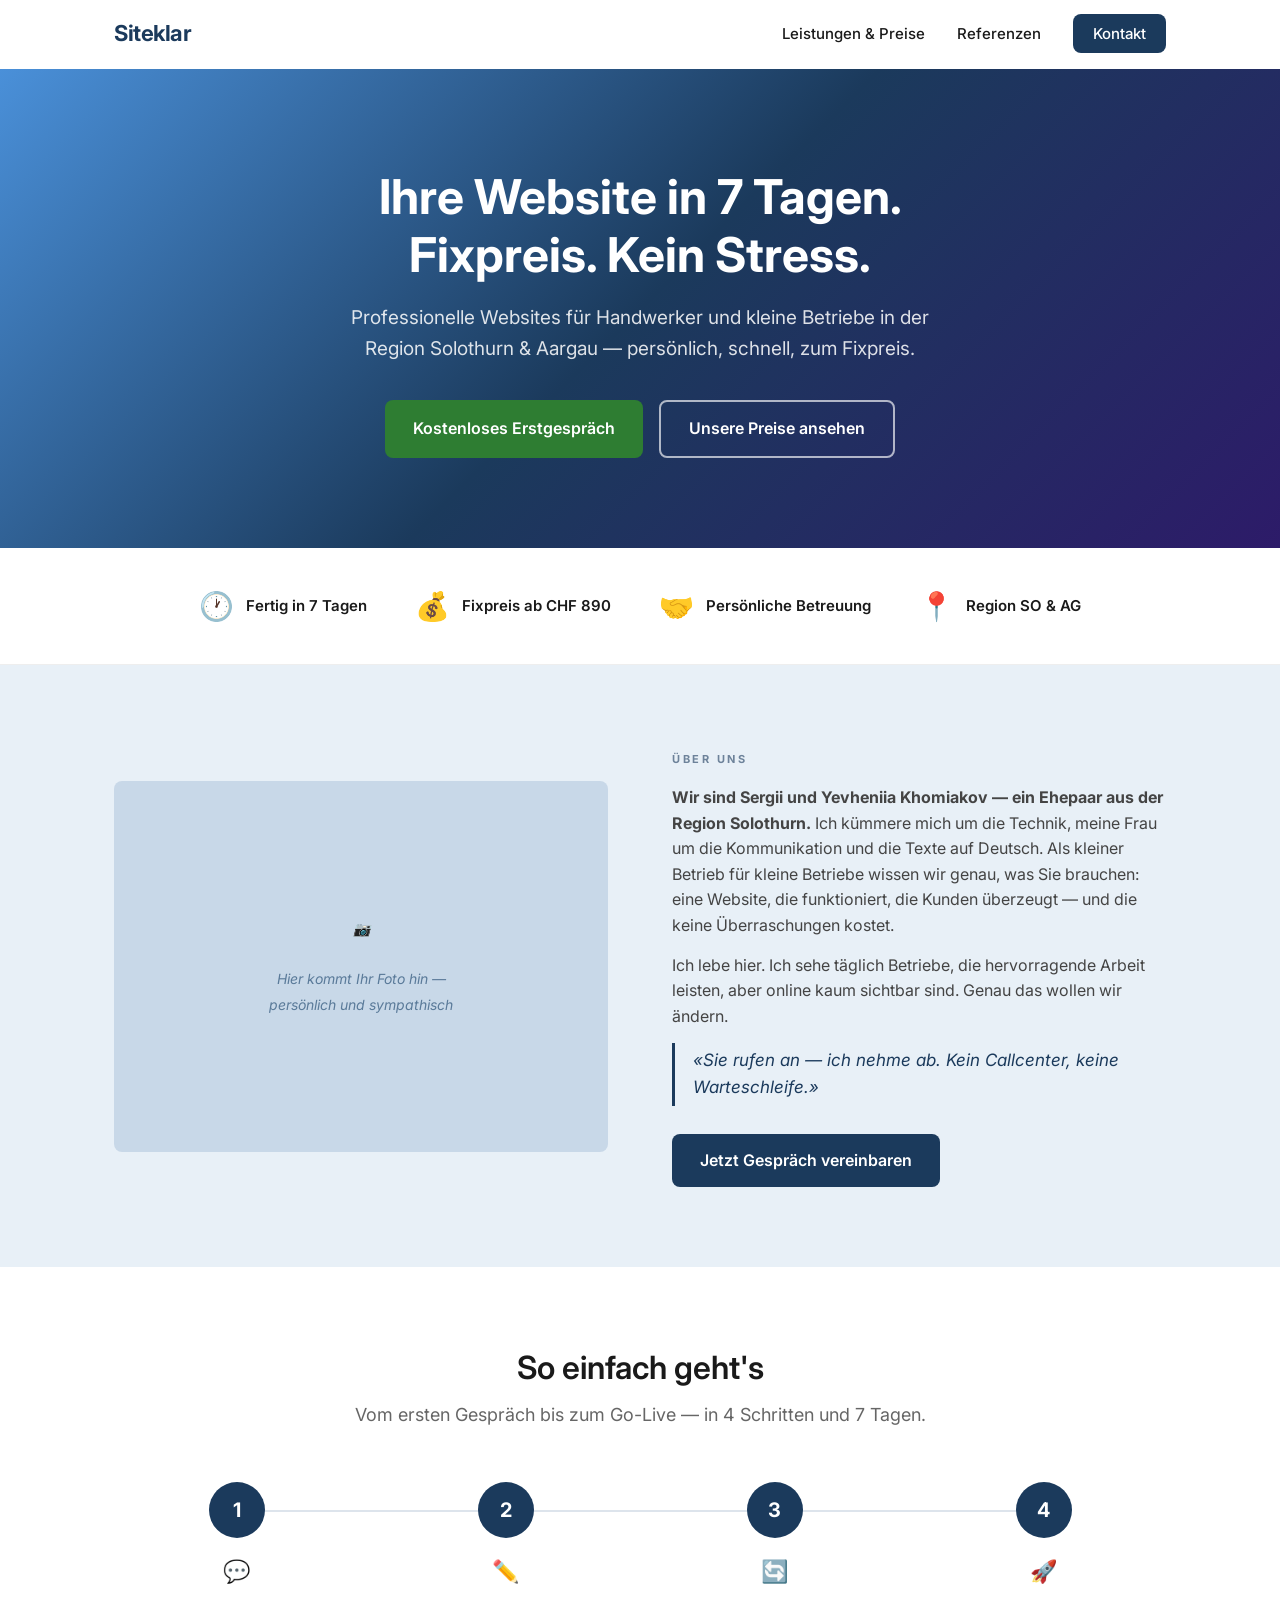
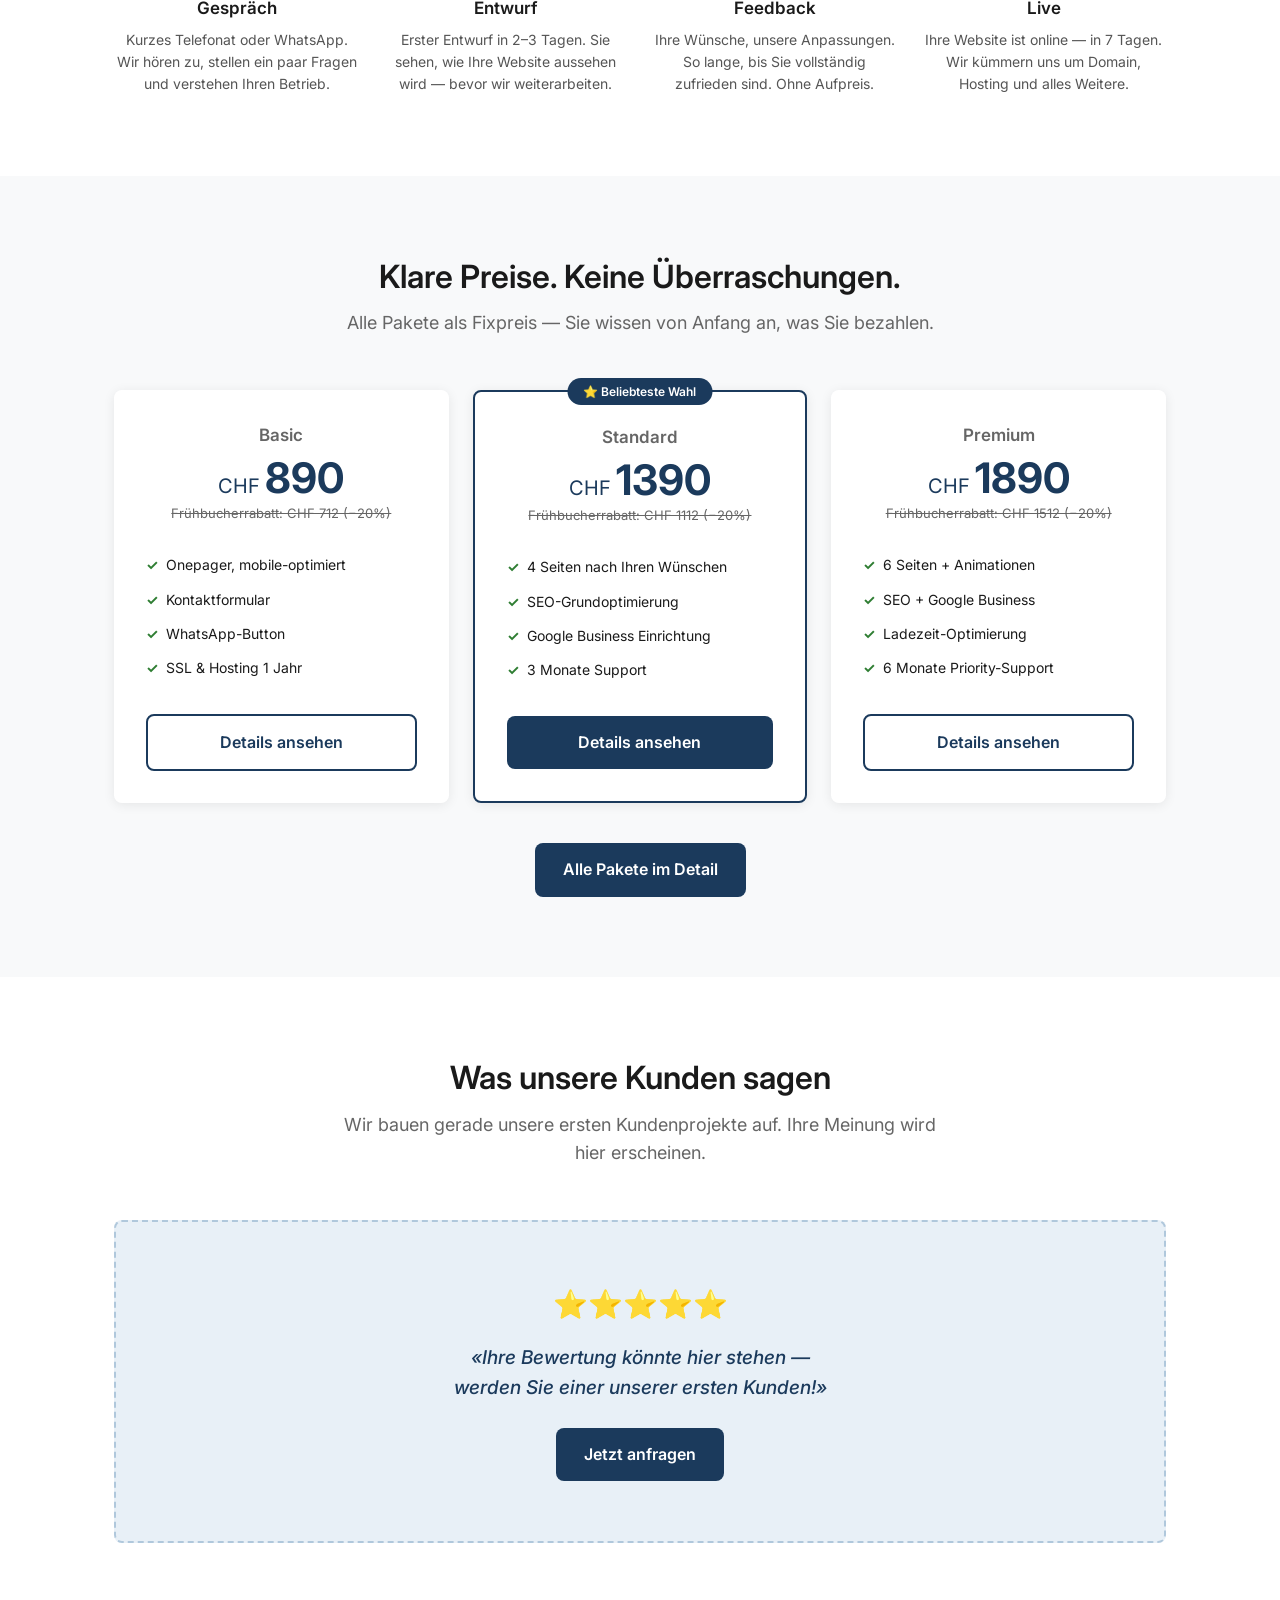
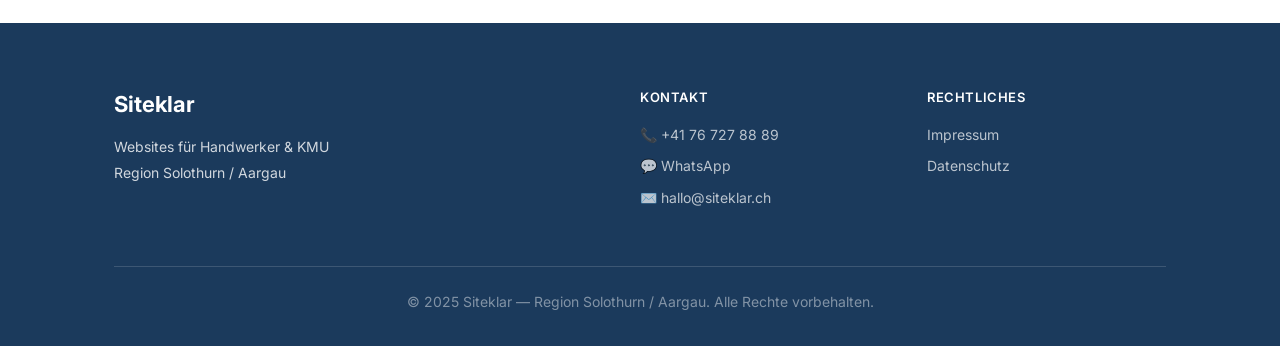
==== index.html @ 5f098e6e "Initial commit — Siteklar website v1 Co-Authored-By: Claude Sonnet 4.6 <noreply@anthropic.com>" ====
<!DOCTYPE html>
<html lang="de">
<head>
  <meta charset="UTF-8">
  <meta name="viewport" content="width=device-width, initial-scale=1.0">
  <title>Siteklar — Ihre Website in 7 Tagen | Solothurn & Aargau</title>
  <meta name="description" content="Professionelle Websites für Handwerker und KMU in der Region Solothurn und Aargau. Fixpreis ab CHF 890, fertig in 7 Tagen. Persönliche Betreuung von Anfang bis Ende.">
  <meta name="robots" content="index, follow">
  <link rel="preconnect" href="https://fonts.googleapis.com">
  <link rel="preconnect" href="https://fonts.gstatic.com" crossorigin>
  <link href="https://fonts.googleapis.com/css2?family=Inter:wght@400;500;600;700&display=swap" rel="stylesheet">
  <link rel="stylesheet" href="style.css">
</head>
<body>

  <!-- NAVIGATION -->
  <nav id="navbar">
    <div class="nav-container">
      <a href="index.html" class="nav-logo">Siteklar</a>
      <button class="hamburger" id="hamburger" aria-label="Menü öffnen">
        <span></span><span></span><span></span>
      </button>
      <ul class="nav-links" id="nav-links">
        <li><a href="leistungen.html">Leistungen & Preise</a></li>
        <li><a href="referenzen.html">Referenzen</a></li>
        <li><a href="kontakt.html" class="nav-cta">Kontakt</a></li>
      </ul>
    </div>
  </nav>

  <!-- HERO -->
  <section class="hero">
    <div class="container">
      <h1>Ihre Website in 7 Tagen.<br>Fixpreis. Kein Stress.</h1>
      <p>Professionelle Websites für Handwerker und kleine Betriebe in der Region Solothurn &amp; Aargau — persönlich, schnell, zum Fixpreis.</p>
      <div class="hero-buttons">
        <a href="kontakt.html" class="btn btn-primary">Kostenloses Erstgespräch</a>
        <a href="leistungen.html" class="btn btn-outline">Unsere Preise ansehen</a>
      </div>
    </div>
  </section>

  <!-- TRUST BAR -->
  <section class="trust-bar">
    <div class="container">
      <div class="trust-items">
        <div class="trust-item scroll-reveal">
          <span class="trust-icon">🕐</span>
          <span>Fertig in 7 Tagen</span>
        </div>
        <div class="trust-item scroll-reveal">
          <span class="trust-icon">💰</span>
          <span>Fixpreis ab CHF 890</span>
        </div>
        <div class="trust-item scroll-reveal">
          <span class="trust-icon">🤝</span>
          <span>Persönliche Betreuung</span>
        </div>
        <div class="trust-item scroll-reveal">
          <span class="trust-icon">📍</span>
          <span>Region SO &amp; AG</span>
        </div>
      </div>
    </div>
  </section>

  <!-- ABOUT -->
  <section class="about">
    <div class="container">
      <div class="about-inner">
        <!-- PLATZHALTER: Ersetzen Sie diesen Block durch ein Foto von Ihnen beiden -->
        <div class="about-photo">
          📷<br><br>
          Hier kommt Ihr Foto hin —<br>
          persönlich und sympathisch
        </div>
        <div class="about-text">
          <span class="about-label">Über uns</span>
          <p><strong>Wir sind Sergii und Yevheniia Khomiakov — ein Ehepaar aus der Region Solothurn.</strong> Ich kümmere mich um die Technik, meine Frau um die Kommunikation und die Texte auf Deutsch. Als kleiner Betrieb für kleine Betriebe wissen wir genau, was Sie brauchen: eine Website, die funktioniert, die Kunden überzeugt — und die keine Überraschungen kostet.</p>
          <p>Ich lebe hier. Ich sehe täglich Betriebe, die hervorragende Arbeit leisten, aber online kaum sichtbar sind. Genau das wollen wir ändern.</p>
          <blockquote class="about-quote">«Sie rufen an — ich nehme ab. Kein Callcenter, keine Warteschleife.»</blockquote>
          <a href="kontakt.html" class="btn btn-dark">Jetzt Gespräch vereinbaren</a>
        </div>
      </div>
    </div>
  </section>

  <!-- PROCESS -->
  <section class="process">
    <div class="container">
      <h2 class="section-title">So einfach geht's</h2>
      <p class="section-subtitle">Vom ersten Gespräch bis zum Go-Live — in 4 Schritten und 7 Tagen.</p>
      <div class="process-steps">
        <div class="step scroll-reveal">
          <div class="step-num">1</div>
          <div class="step-content">
            <div class="step-icon">💬</div>
            <h3>Gespräch</h3>
            <p>Kurzes Telefonat oder WhatsApp. Wir hören zu, stellen ein paar Fragen und verstehen Ihren Betrieb.</p>
          </div>
        </div>
        <div class="step scroll-reveal">
          <div class="step-num">2</div>
          <div class="step-content">
            <div class="step-icon">✏️</div>
            <h3>Entwurf</h3>
            <p>Erster Entwurf in 2–3 Tagen. Sie sehen, wie Ihre Website aussehen wird — bevor wir weiterarbeiten.</p>
          </div>
        </div>
        <div class="step scroll-reveal">
          <div class="step-num">3</div>
          <div class="step-content">
            <div class="step-icon">🔄</div>
            <h3>Feedback</h3>
            <p>Ihre Wünsche, unsere Anpassungen. So lange, bis Sie vollständig zufrieden sind. Ohne Aufpreis.</p>
          </div>
        </div>
        <div class="step scroll-reveal">
          <div class="step-num">4</div>
          <div class="step-content">
            <div class="step-icon">🚀</div>
            <h3>Live</h3>
            <p>Ihre Website ist online — in 7 Tagen. Wir kümmern uns um Domain, Hosting und alles Weitere.</p>
          </div>
        </div>
      </div>
    </div>
  </section>

  <!-- PRICES PREVIEW -->
  <section class="prices">
    <div class="container">
      <h2 class="section-title">Klare Preise. Keine Überraschungen.</h2>
      <p class="section-subtitle">Alle Pakete als Fixpreis — Sie wissen von Anfang an, was Sie bezahlen.</p>

      <div class="price-cards">
        <div class="card price-card scroll-reveal">
          <p class="price-name">Basic</p>
          <p class="price-amount"><span>CHF </span>890</p>
          <p class="price-original">Frühbucherrabatt: CHF 712 (−20%)</p>
          <ul class="price-features">
            <li>Onepager, mobile-optimiert</li>
            <li>Kontaktformular</li>
            <li>WhatsApp-Button</li>
            <li>SSL & Hosting 1 Jahr</li>
          </ul>
          <a href="leistungen.html" class="btn btn-dark-outline btn-full">Details ansehen</a>
        </div>

        <div class="card price-card featured scroll-reveal">
          <span class="featured-badge">⭐ Beliebteste Wahl</span>
          <p class="price-name">Standard</p>
          <p class="price-amount"><span>CHF </span>1390</p>
          <p class="price-original">Frühbucherrabatt: CHF 1112 (−20%)</p>
          <ul class="price-features">
            <li>4 Seiten nach Ihren Wünschen</li>
            <li>SEO-Grundoptimierung</li>
            <li>Google Business Einrichtung</li>
            <li>3 Monate Support</li>
          </ul>
          <a href="leistungen.html" class="btn btn-dark btn-full">Details ansehen</a>
        </div>

        <div class="card price-card scroll-reveal">
          <p class="price-name">Premium</p>
          <p class="price-amount"><span>CHF </span>1890</p>
          <p class="price-original">Frühbucherrabatt: CHF 1512 (−20%)</p>
          <ul class="price-features">
            <li>6 Seiten + Animationen</li>
            <li>SEO + Google Business</li>
            <li>Ladezeit-Optimierung</li>
            <li>6 Monate Priority-Support</li>
          </ul>
          <a href="leistungen.html" class="btn btn-dark-outline btn-full">Details ansehen</a>
        </div>
      </div>

      <div class="prices-cta">
        <a href="leistungen.html" class="btn btn-dark">Alle Pakete im Detail</a>
      </div>
    </div>
  </section>

  <!-- SOCIAL PROOF -->
  <section class="social-proof">
    <div class="container">
      <h2 class="section-title">Was unsere Kunden sagen</h2>
      <p class="section-subtitle">Wir bauen gerade unsere ersten Kundenprojekte auf. Ihre Meinung wird hier erscheinen.</p>
      <div class="proof-placeholder">
        <div class="stars">⭐⭐⭐⭐⭐</div>
        <blockquote>«Ihre Bewertung könnte hier stehen —<br>werden Sie einer unserer ersten Kunden!»</blockquote>
        <a href="kontakt.html" class="btn btn-dark">Jetzt anfragen</a>
      </div>
    </div>
  </section>

  <!-- FOOTER -->
  <footer>
    <div class="container">
      <div class="footer-top">
        <div class="footer-brand">
          <a href="index.html" class="footer-logo">Siteklar</a>
          <p>Websites für Handwerker &amp; KMU<br>Region Solothurn / Aargau</p>
        </div>
        <div class="footer-col">
          <h4>Kontakt</h4>
          <!-- PLATZHALTER: Telefon und WhatsApp ersetzen -->
          <a href="tel:+41767278889">📞 +41 76 727 88 89</a>
          <a href="https://wa.me/41764750575">💬 WhatsApp</a>
          <a href="mailto:hallo@siteklar.ch">✉️ hallo@siteklar.ch</a>
        </div>
        <div class="footer-col">
          <h4>Rechtliches</h4>
          <a href="impressum.html">Impressum</a>
          <a href="datenschutz.html">Datenschutz</a>
        </div>
      </div>
      <div class="footer-bottom">
        <p>&copy; 2025 Siteklar &mdash; Region Solothurn / Aargau. Alle Rechte vorbehalten.</p>
      </div>
    </div>
  </footer>

  <button class="scroll-top" id="scrollTop" aria-label="Nach oben scrollen">&#8679;</button>
  <script src="script.js"></script>
</body>
</html>
---- style.css ----
/* ═══════════════════════════════════════════════════════
   SITEKLAR — Stylesheet
   ═══════════════════════════════════════════════════════ */

/* ─── RESET & BASE ─────────────────────────────────── */
*, *::before, *::after { box-sizing: border-box; margin: 0; padding: 0; }

:root {
  --primary:      #1B3A5C;
  --primary-dark: #142d47;
  --accent:       #E8F0F7;
  --cta:          #2E7D32;
  --cta-dark:     #1b5e20;
  --text:         #1A1A1A;
  --text-muted:   #666;
  --white:        #fff;
  --gray-bg:      #F8F9FA;
  --shadow:       0 2px 12px rgba(0,0,0,0.08);
  --shadow-md:    0 4px 20px rgba(0,0,0,0.12);
  --radius:       8px;
  --transition:   0.2s ease;
}

html { scroll-behavior: smooth; }

body {
  font-family: 'Inter', sans-serif;
  color: var(--text);
  font-size: 16px;
  line-height: 1.6;
  overflow-x: hidden;
  padding-top: 68px;
}

img { max-width: 100%; height: auto; display: block; }
a   { color: inherit; text-decoration: none; }
ul  { list-style: none; }

h1 { font-size: clamp(32px, 5vw, 48px);   font-weight: 700; line-height: 1.2; }
h2 { font-size: clamp(24px, 3.5vw, 32px); font-weight: 600; line-height: 1.3; }
h3 { font-size: clamp(18px, 2.5vw, 20px); font-weight: 600; line-height: 1.4; }

.container { max-width: 1100px; margin: 0 auto; padding: 0 24px; }

section { padding: 80px 0; }

.section-title    { text-align: center; margin-bottom: 12px; }
.section-subtitle {
  text-align: center; color: var(--text-muted); font-size: 18px;
  max-width: 620px; margin: 0 auto 52px;
}

/* ─── NAVIGATION ─────────────────────────────────── */
#navbar {
  position: fixed;
  top: 0; left: 0; right: 0;
  background: var(--white);
  z-index: 1000;
  border-bottom: 1px solid transparent;
  transition: border-color var(--transition), box-shadow var(--transition);
}
#navbar.scrolled {
  border-bottom-color: #e5e7eb;
  box-shadow: var(--shadow);
}

.nav-container {
  max-width: 1100px; margin: 0 auto;
  padding: 0 24px; height: 68px;
  display: flex; align-items: center; justify-content: space-between;
  position: relative;
}

.nav-logo {
  font-size: 22px; font-weight: 700;
  color: var(--primary); letter-spacing: -0.5px;
}

.nav-links {
  display: flex; align-items: center; gap: 32px;
}
.nav-links a {
  font-size: 15px; font-weight: 500; color: var(--text);
  transition: color var(--transition);
}
.nav-links a:hover { color: var(--primary); }

.nav-links .nav-cta {
  background: var(--primary); color: var(--white) !important;
  padding: 10px 20px; border-radius: var(--radius);
  transition: background var(--transition);
}
.nav-links .nav-cta:hover { background: var(--primary-dark); }

.hamburger {
  display: none;
  flex-direction: column; gap: 5px;
  background: none; border: none; cursor: pointer; padding: 6px;
}
.hamburger span {
  display: block; width: 24px; height: 2px;
  background: var(--primary);
  transition: all 0.3s ease;
}
.hamburger.active span:nth-child(1) { transform: translateY(7px) rotate(45deg); }
.hamburger.active span:nth-child(2) { opacity: 0; }
.hamburger.active span:nth-child(3) { transform: translateY(-7px) rotate(-45deg); }

/* ─── BUTTONS ─────────────────────────────────── */
.btn {
  display: inline-flex; align-items: center; justify-content: center;
  padding: 14px 28px; border-radius: var(--radius);
  font-family: inherit; font-size: 16px; font-weight: 600;
  cursor: pointer; border: none;
  transition: all var(--transition); text-decoration: none;
}
.btn-primary { background: var(--cta); color: var(--white); }
.btn-primary:hover  { background: var(--cta-dark); transform: translateY(-1px); box-shadow: var(--shadow-md); }

.btn-outline { background: transparent; color: var(--white); border: 2px solid rgba(255,255,255,0.65); }
.btn-outline:hover  { background: rgba(255,255,255,0.1); border-color: white; }

.btn-dark { background: var(--primary); color: var(--white); }
.btn-dark:hover     { background: var(--primary-dark); transform: translateY(-1px); box-shadow: var(--shadow-md); }

.btn-dark-outline { background: transparent; color: var(--primary); border: 2px solid var(--primary); }
.btn-dark-outline:hover { background: var(--primary); color: white; }

.btn-green { background: #25D366; color: white; }
.btn-green:hover { background: #128C7E; transform: translateY(-2px); }

.btn-full { width: 100%; }

/* ─── HERO ─────────────────────────────────── */
.hero {
  background: linear-gradient(135deg, #4A90D9 0%, #1B3A5C 50%, #2D1B69 100%);
  padding: 100px 0 90px;
  color: var(--white);
  text-align: center;
}
.hero h1      { color: var(--white); margin-bottom: 20px; animation: heroFadeSlide 0.6s ease-out 0.2s both; }
.hero p       { font-size: 19px; color: rgba(255,255,255,0.85); max-width: 600px; margin: 0 auto 36px; animation: heroFadeSlide 0.6s ease-out 0.5s both; }
.hero-buttons { display: flex; gap: 16px; justify-content: center; flex-wrap: wrap; animation: heroFadeSlide 0.6s ease-out 0.8s both; }

/* ─── HERO ANIMATION ─────────────────────────────────── */
@keyframes heroFadeSlide {
  from { opacity: 0; transform: translateY(-20px); }
  to   { opacity: 1; transform: translateY(0); }
}

/* ─── TRUST BAR ─────────────────────────────────── */
.trust-bar {
  background: var(--white);
  padding: 36px 0;
  border-bottom: 1px solid #eee;
}
.trust-items {
  display: flex; justify-content: center;
  gap: 48px; flex-wrap: wrap;
}
.trust-item {
  display: flex; align-items: center; gap: 12px;
  font-weight: 600; font-size: 15px;
}
.trust-icon { font-size: 28px; }

/* ─── ABOUT ─────────────────────────────────── */
.about { background: var(--accent); }
.about-inner {
  display: grid; grid-template-columns: 1fr 1fr;
  gap: 64px; align-items: center;
}
.about-photo {
  background: #c8d8e8;
  border-radius: var(--radius);
  aspect-ratio: 4 / 3;
  display: flex; align-items: center; justify-content: center;
  color: #5a7a99; font-size: 14px; text-align: center;
  padding: 32px; line-height: 1.8; font-style: italic;
  animation: aboutSlideLeft 0.7s ease-out 1.1s both;
}
.about-label {
  display: inline-block;
  font-size: 11px; font-weight: 700;
  letter-spacing: 2.5px; text-transform: uppercase;
  color: var(--primary); opacity: 0.6;
  margin-bottom: 16px;
}
.about-text  { animation: aboutSlideRight 0.7s ease-out 1.1s both; }
.about-text p { color: #444; margin-bottom: 14px; }
.about-quote {
  border-left: 3px solid var(--primary);
  padding: 4px 0 4px 18px;
  margin: 8px 0 28px;
  font-style: italic; font-size: 17px;
  color: var(--primary); line-height: 1.6;
}

@keyframes aboutSlideLeft {
  from { opacity: 0; transform: translateX(-40px); }
  to   { opacity: 1; transform: translateX(0); }
}
@keyframes aboutSlideRight {
  from { opacity: 0; transform: translateX(40px); }
  to   { opacity: 1; transform: translateX(0); }
}

/* ─── PROCESS ─────────────────────────────────── */
.process { background: var(--white); }
.process-steps {
  display: grid; grid-template-columns: repeat(4, 1fr);
  gap: 24px; position: relative;
}
.process-steps::before {
  content: '';
  position: absolute; top: 28px;
  left: calc(12.5% + 12px); right: calc(12.5% + 12px);
  height: 2px; background: #dde4ec; z-index: 0;
}
.step { text-align: center; position: relative; z-index: 1; }
.step-num {
  width: 56px; height: 56px; border-radius: 50%;
  background: var(--primary); color: white;
  display: flex; align-items: center; justify-content: center;
  font-size: 20px; font-weight: 700;
  margin: 0 auto 16px;
}
.step-icon { font-size: 22px; margin-bottom: 8px; }
.step h3   { margin-bottom: 8px; font-size: 17px; }
.step p    { font-size: 14px; color: #555; }
.step-content { flex: 1; }

/* ─── CARDS (shared) ─────────────────────────────────── */
.card {
  background: white;
  border-radius: var(--radius);
  box-shadow: var(--shadow);
  padding: 32px;
  transition: transform var(--transition), box-shadow var(--transition);
}
.card:hover { transform: translateY(-4px); box-shadow: var(--shadow-md); }

/* ─── PRICES PREVIEW (index) ─────────────────────────────────── */
.prices { background: var(--gray-bg); }
.price-cards {
  display: grid; grid-template-columns: repeat(3, 1fr);
  gap: 24px;
}
.price-card { text-align: center; }
.price-card.featured { border: 2px solid var(--primary); position: relative; }

.featured-badge {
  position: absolute; top: -14px; left: 50%; transform: translateX(-50%);
  background: var(--primary); color: white;
  padding: 4px 16px; border-radius: 20px;
  font-size: 12px; font-weight: 600; white-space: nowrap;
}
.price-name   { font-size: 17px; font-weight: 600; color: var(--text-muted); margin-bottom: 8px; }
.price-amount { font-size: 42px; font-weight: 700; color: var(--primary); margin-bottom: 4px; line-height: 1; }
.price-amount span { font-size: 20px; font-weight: 400; }
.price-original { font-size: 13px; color: var(--text-muted); text-decoration: line-through; margin-bottom: 24px; }
.price-features { text-align: left; margin-bottom: 28px; }
.price-features li { padding: 6px 0; font-size: 14px; display: flex; gap: 8px; }
.price-features li::before { content: '✓'; color: var(--cta); font-weight: 700; flex-shrink: 0; }
.prices-cta { text-align: center; margin-top: 40px; }

/* ─── SOCIAL PROOF ─────────────────────────────────── */
.social-proof { background: white; }
.proof-placeholder {
  background: var(--accent);
  border: 2px dashed #b0c8dc;
  border-radius: var(--radius);
  padding: 60px 32px; text-align: center;
}
.proof-placeholder .stars { font-size: 28px; margin-bottom: 16px; }
.proof-placeholder blockquote {
  font-size: 19px; font-style: italic;
  color: var(--primary); margin-bottom: 24px; font-weight: 500;
}

/* ─── PAGE HERO ─────────────────────────────────── */
.page-hero {
  background: var(--primary);
  background-image: radial-gradient(circle, rgba(255,255,255,0.07) 1.5px, transparent 1.5px);
  background-size: 32px 32px;
  padding: 72px 0 60px;
  text-align: center; color: white;
}
.page-hero h1 { color: white; margin-bottom: 12px; }
.page-hero p  { color: rgba(255,255,255,0.8); font-size: 18px; max-width: 600px; margin: 0 auto; }

/* ─── DISCOUNT BANNER ─────────────────────────────────── */
.discount-banner {
  background: #FFF9C4;
  border: 2px solid #F9A825;
  border-radius: var(--radius);
  padding: 18px 32px;
  text-align: center;
  font-size: 18px; font-weight: 600;
  margin-bottom: 52px;
}

/* ─── PACKAGES (leistungen) ─────────────────────────────────── */
.packages { background: white; }
.packages-grid { display: grid; grid-template-columns: repeat(3, 1fr); gap: 32px; }
.package-card { padding: 40px 32px; }
.package-card.featured { border: 2px solid var(--primary); position: relative; }
.package-name   { font-size: 18px; font-weight: 600; color: var(--text-muted); margin-bottom: 8px; }
.package-amount { font-size: 44px; font-weight: 700; color: var(--primary); line-height: 1; margin-bottom: 4px; }
.package-amount span { font-size: 20px; font-weight: 400; }
.package-early  { font-size: 13px; color: var(--cta); font-weight: 600; margin-bottom: 4px; }
.package-orig   { font-size: 13px; color: var(--text-muted); text-decoration: line-through; margin-bottom: 24px; }
.package-features { text-align: left; margin: 0 0 28px; }
.package-features li {
  padding: 9px 0; font-size: 14px;
  display: flex; gap: 10px;
  border-bottom: 1px solid #f0f0f0;
}
.package-features li::before { content: '✓'; color: var(--cta); font-weight: 700; flex-shrink: 0; }
.package-divider { border: none; border-top: 1px solid #eee; margin: 24px 0; }

/* ─── ABO ─────────────────────────────────── */
.abo { background: var(--accent); }
.abo-inner {
  display: grid; grid-template-columns: 240px 1fr;
  gap: 48px; align-items: center;
  background: white; border-radius: var(--radius);
  box-shadow: var(--shadow); padding: 40px;
}
.abo-price { text-align: center; }
.abo-amount { font-size: 52px; font-weight: 700; color: var(--primary); line-height: 1; }
.abo-amount span { font-size: 20px; font-weight: 400; }
.abo-monat { color: var(--text-muted); font-size: 14px; margin-top: 4px; }
.abo-features h3 { margin-bottom: 16px; }
.abo-features li {
  display: flex; gap: 10px; padding: 9px 0;
  border-bottom: 1px solid #e8eff7; font-size: 15px;
}
.abo-features li::before { content: '✓'; color: var(--cta); font-weight: 700; flex-shrink: 0; }

/* ─── FAQ ─────────────────────────────────── */
.faq { background: var(--gray-bg); }
.faq-list { max-width: 780px; margin: 0 auto; }
.faq-item {
  background: white; border-radius: var(--radius);
  box-shadow: var(--shadow); margin-bottom: 12px; overflow: hidden;
}
.faq-question {
  width: 100%; display: flex; justify-content: space-between; align-items: center;
  padding: 20px 24px; background: none; border: none; cursor: pointer;
  font-family: inherit; font-size: 16px; font-weight: 600; text-align: left;
  color: var(--text); transition: background var(--transition);
}
.faq-question:hover { background: var(--accent); }
.faq-icon { font-size: 20px; color: var(--primary); transition: transform 0.3s ease; flex-shrink: 0; margin-left: 16px; }
.faq-item.open .faq-icon { transform: rotate(45deg); }
.faq-answer {
  max-height: 0; overflow: hidden;
  transition: max-height 0.35s ease, padding 0.35s ease;
  padding: 0 24px; color: #444; font-size: 15px;
}
.faq-item.open .faq-answer { padding: 0 24px 20px; }

/* ─── REFERENZEN ─────────────────────────────────── */
.refs-intro { background: var(--accent); text-align: center; }
.refs-intro p { color: #444; font-size: 18px; max-width: 640px; margin: 20px auto 0; }
.refs { background: white; }
.refs-grid { display: grid; grid-template-columns: repeat(3, 1fr); gap: 32px; }
.ref-card { border-radius: var(--radius); box-shadow: var(--shadow); overflow: hidden; transition: transform var(--transition), box-shadow var(--transition); }
.ref-card:hover { transform: translateY(-4px); box-shadow: var(--shadow-md); }
.ref-thumb {
  background: #c8d8e8;
  height: 200px;
  display: flex; align-items: center; justify-content: center;
  color: #5a7a99; font-size: 13px; font-style: italic;
  text-align: center; padding: 20px; line-height: 1.6;
}
.ref-body { padding: 24px; background: white; }
.ref-body h3 { margin-bottom: 4px; }
.ref-type    { color: var(--text-muted); font-size: 13px; margin-bottom: 12px; font-weight: 500; }
.ref-body p  { font-size: 14px; color: #555; margin-bottom: 16px; line-height: 1.6; }
.ref-tags    { display: flex; flex-wrap: wrap; gap: 6px; }
.tag {
  background: var(--accent); color: var(--primary);
  padding: 4px 11px; border-radius: 20px; font-size: 12px; font-weight: 500;
}
.refs-cta { background: var(--gray-bg); text-align: center; }
.refs-cta h2 { margin-bottom: 12px; }
.refs-cta p  { color: var(--text-muted); margin-bottom: 28px; font-size: 18px; }

/* ─── KONTAKT ─────────────────────────────────── */
.contact-section { background: white; }
.contact-grid    { display: grid; grid-template-columns: 1fr 1fr; gap: 64px; }

.form-group { margin-bottom: 20px; }
.form-group label { display: block; font-weight: 500; margin-bottom: 6px; font-size: 14px; }
.form-group input,
.form-group select,
.form-group textarea {
  width: 100%; padding: 12px 16px;
  border: 1.5px solid #ddd; border-radius: var(--radius);
  font-family: inherit; font-size: 16px; color: var(--text);
  transition: border-color var(--transition); background: white;
}
.form-group input:focus,
.form-group select:focus,
.form-group textarea:focus { outline: none; border-color: var(--primary); }
.form-group textarea { resize: vertical; min-height: 120px; }
.form-success { display: none; background: #e8f5e9; border: 1px solid #a5d6a7; border-radius: var(--radius); padding: 20px 24px; color: #1b5e20; font-weight: 500; margin-top: 16px; }
.form-success.visible { display: block; }

.contact-info h2 { margin-bottom: 28px; }
.contact-method  { display: flex; gap: 16px; align-items: flex-start; margin-bottom: 28px; }
.contact-method-icon { font-size: 28px; flex-shrink: 0; line-height: 1; }
.contact-method h3  { font-size: 16px; margin-bottom: 4px; }
.contact-method p,
.contact-method a   { color: var(--text-muted); font-size: 15px; }
.contact-method a:hover { color: var(--primary); text-decoration: underline; }

.whatsapp-btn {
  display: flex; align-items: center; gap: 12px;
  background: #25D366; color: white;
  padding: 16px 24px; border-radius: var(--radius);
  font-size: 16px; font-weight: 600;
  margin-bottom: 24px; width: 100%;
  transition: background var(--transition), transform var(--transition);
}
.whatsapp-btn:hover { background: #128C7E; transform: translateY(-2px); }
.whatsapp-btn .wa-icon { font-size: 24px; }

.maps-placeholder {
  background: #e8eff5;
  border-radius: var(--radius);
  height: 200px;
  display: flex; align-items: center; justify-content: center;
  color: #5a7a99; font-size: 14px; text-align: center; padding: 24px;
  margin-top: 24px; flex-direction: column; gap: 8px;
}

/* ─── LEGAL (impressum / datenschutz) ─────────────────────────────────── */
.legal-content { background: white; }
.legal-content .container { max-width: 820px; }
.legal-content h2   { margin: 40px 0 12px; font-size: 20px; color: var(--primary); }
.legal-content h3   { margin: 24px 0 8px;  font-size: 17px; }
.legal-content p    { margin-bottom: 12px; color: #333; }
.legal-content ul   { margin: 0 0 12px 20px; list-style: disc; }
.legal-content ul li { margin-bottom: 6px; color: #333; }
.legal-content a    { color: var(--primary); text-decoration: underline; }

/* ─── FOOTER ─────────────────────────────────── */
footer {
  background: var(--primary);
  color: rgba(255,255,255,0.8);
  padding: 64px 0 32px;
}
.footer-top {
  display: grid; grid-template-columns: 2fr 1fr 1fr;
  gap: 48px; margin-bottom: 48px;
}
.footer-logo {
  display: inline-block; font-size: 22px; font-weight: 700;
  color: white; margin-bottom: 12px;
}
.footer-brand p  { font-size: 14px; line-height: 1.8; }
.footer-col h4   { color: white; font-size: 13px; font-weight: 600; margin-bottom: 16px; text-transform: uppercase; letter-spacing: 0.6px; }
.footer-col a,
.footer-col p    { display: block; color: rgba(255,255,255,0.7); font-size: 14px; margin-bottom: 9px; transition: color var(--transition); }
.footer-col a:hover { color: white; }
.footer-bottom   { border-top: 1px solid rgba(255,255,255,0.15); padding-top: 24px; text-align: center; font-size: 14px; color: rgba(255,255,255,0.45); }

/* ─── SCROLL TO TOP ─────────────────────────────────── */
.scroll-top {
  position: fixed; bottom: 32px; right: 32px;
  width: 48px; height: 48px;
  background: var(--primary); color: white;
  border: none; border-radius: 50%; cursor: pointer;
  font-size: 22px; display: flex; align-items: center; justify-content: center;
  box-shadow: var(--shadow-md);
  opacity: 0; transform: translateY(20px);
  transition: opacity 0.3s, transform 0.3s;
  z-index: 999; line-height: 1;
}
.scroll-top.visible { opacity: 1; transform: translateY(0); }
.scroll-top:hover   { background: var(--primary-dark); }

/* ─── SCROLL REVEAL ─────────────────────────────────── */
.scroll-reveal {
  opacity: 0;
  transform: translateY(30px);
  transition: opacity 0.5s ease-out, transform 0.5s ease-out;
}
.scroll-reveal.visible {
  opacity: 1;
  transform: translateY(0);
}

/* ─── RESPONSIVE ─────────────────────────────────── */
@media (max-width: 900px) {
  .packages-grid { grid-template-columns: 1fr; max-width: 500px; margin: 0 auto; }
  .refs-grid     { grid-template-columns: 1fr 1fr; }
  .abo-inner     { grid-template-columns: 1fr; }
  .abo-price     { border-bottom: 1px solid #e8eff7; padding-bottom: 24px; }
}

@media (max-width: 768px) {
  section { padding: 60px 0; }
  body    { padding-top: 68px; }

  /* Hamburger */
  .hamburger { display: flex; }
  .nav-links {
    position: absolute; top: 68px; left: 0; right: 0;
    background: white;
    flex-direction: column; align-items: stretch;
    gap: 0; max-height: 0; overflow: hidden;
    transition: max-height 0.35s ease;
    box-shadow: 0 8px 16px rgba(0,0,0,0.1);
  }
  .nav-links.open { max-height: 320px; }
  .nav-links li   { border-bottom: 1px solid #f0f0f0; }
  .nav-links a    { display: block; padding: 16px 24px; }
  .nav-links .nav-cta {
    margin: 12px 24px 16px;
    border-radius: var(--radius);
    text-align: center;
    padding: 12px 20px;
  }
  .nav-links li:has(.nav-cta) { border-bottom: none; }

  /* Hero */
  .hero { padding: 72px 0 64px; }
  .hero-buttons { flex-direction: column; align-items: center; }

  /* Trust */
  .trust-items { gap: 20px; flex-direction: column; align-items: flex-start; padding: 0 24px; }

  /* About */
  .about-inner { grid-template-columns: 1fr; gap: 32px; }

  /* Process */
  .process-steps { grid-template-columns: 1fr; }
  .process-steps::before { display: none; }
  .step { display: flex; gap: 20px; align-items: flex-start; text-align: left; }
  .step-num { flex-shrink: 0; margin: 0; }
  .step-content { flex: 1; }

  /* Price cards */
  .price-cards { grid-template-columns: 1fr; max-width: 400px; margin: 0 auto; }

  /* Refs */
  .refs-grid { grid-template-columns: 1fr; }

  /* Contact */
  .contact-grid { grid-template-columns: 1fr; gap: 40px; }

  /* Footer */
  .footer-top { grid-template-columns: 1fr; gap: 32px; }

  /* Misc */
  .discount-banner { font-size: 15px; padding: 14px 20px; }
  .scroll-top { bottom: 20px; right: 20px; }
}

@media (max-width: 480px) {
  h1 { font-size: 28px; }
  h2 { font-size: 22px; }
  .container { padding: 0 16px; }
  .card { padding: 24px; }
  .package-card { padding: 28px 24px; }
}
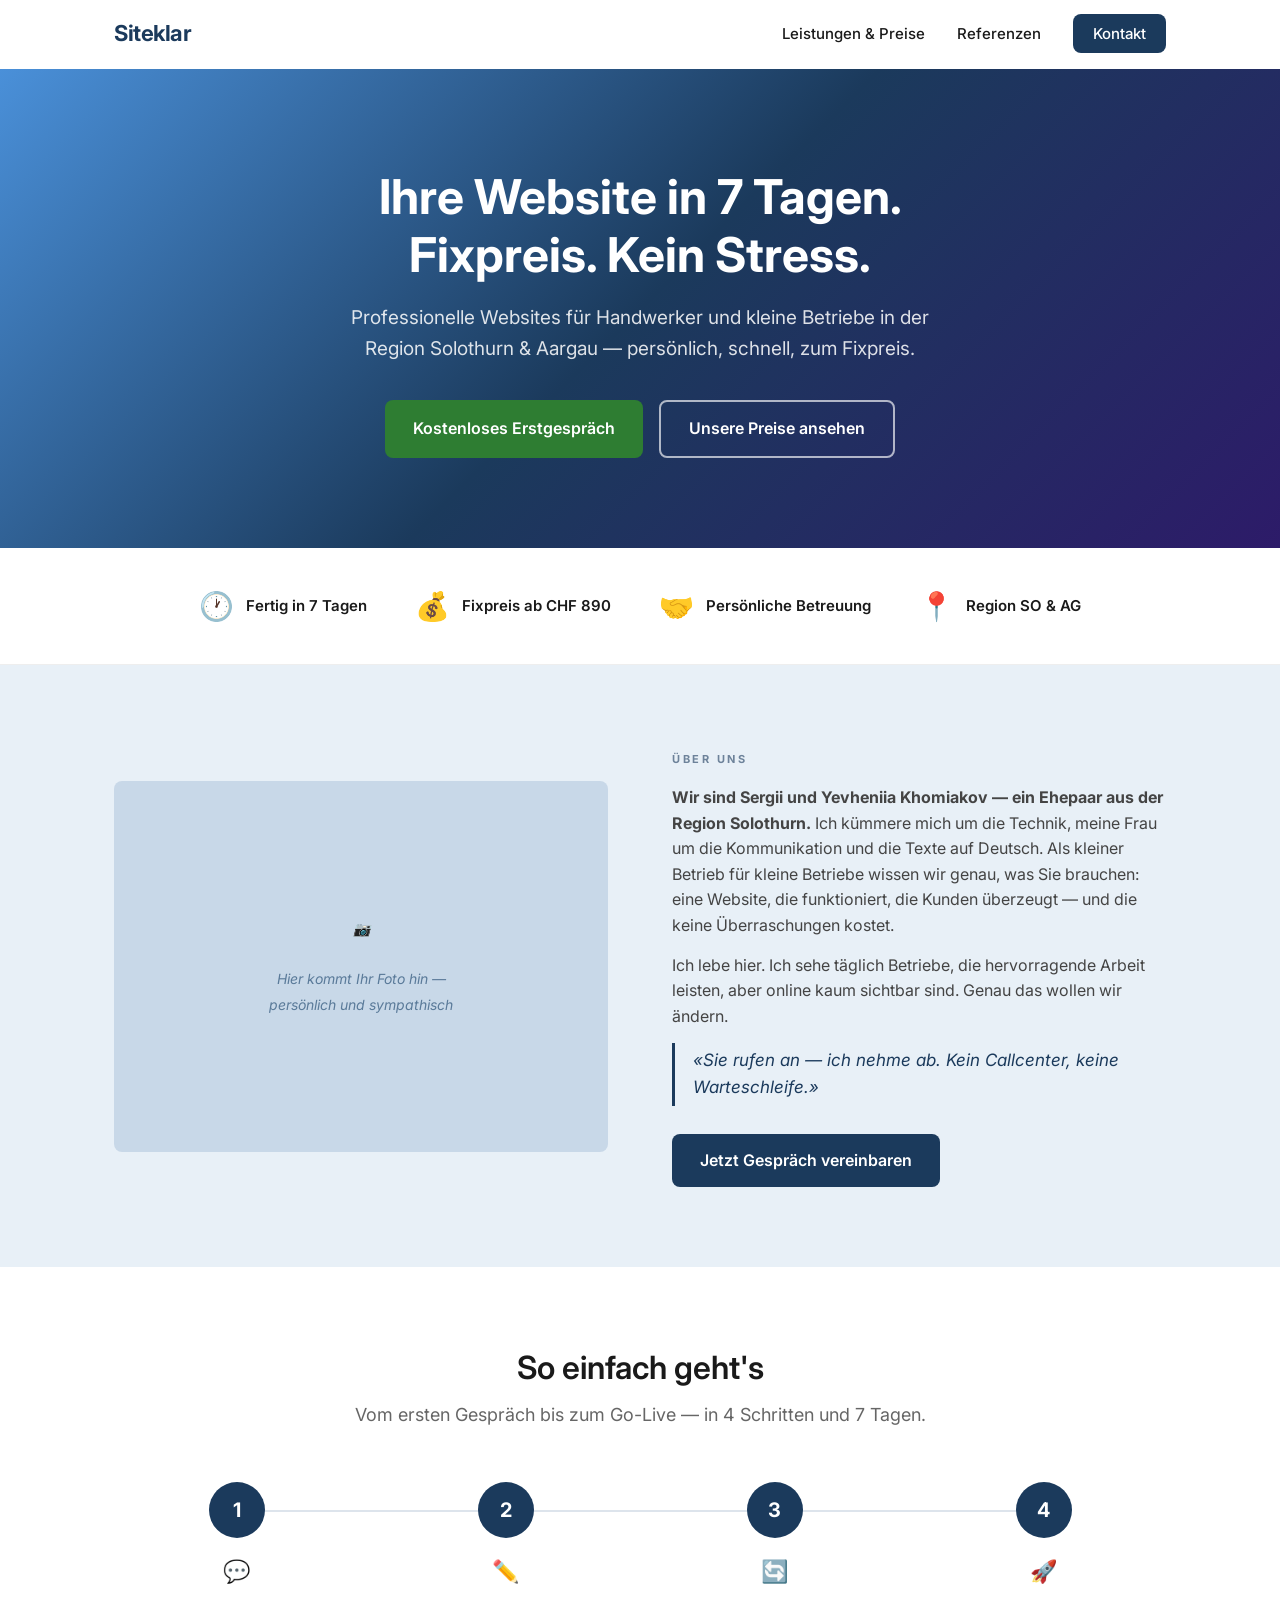
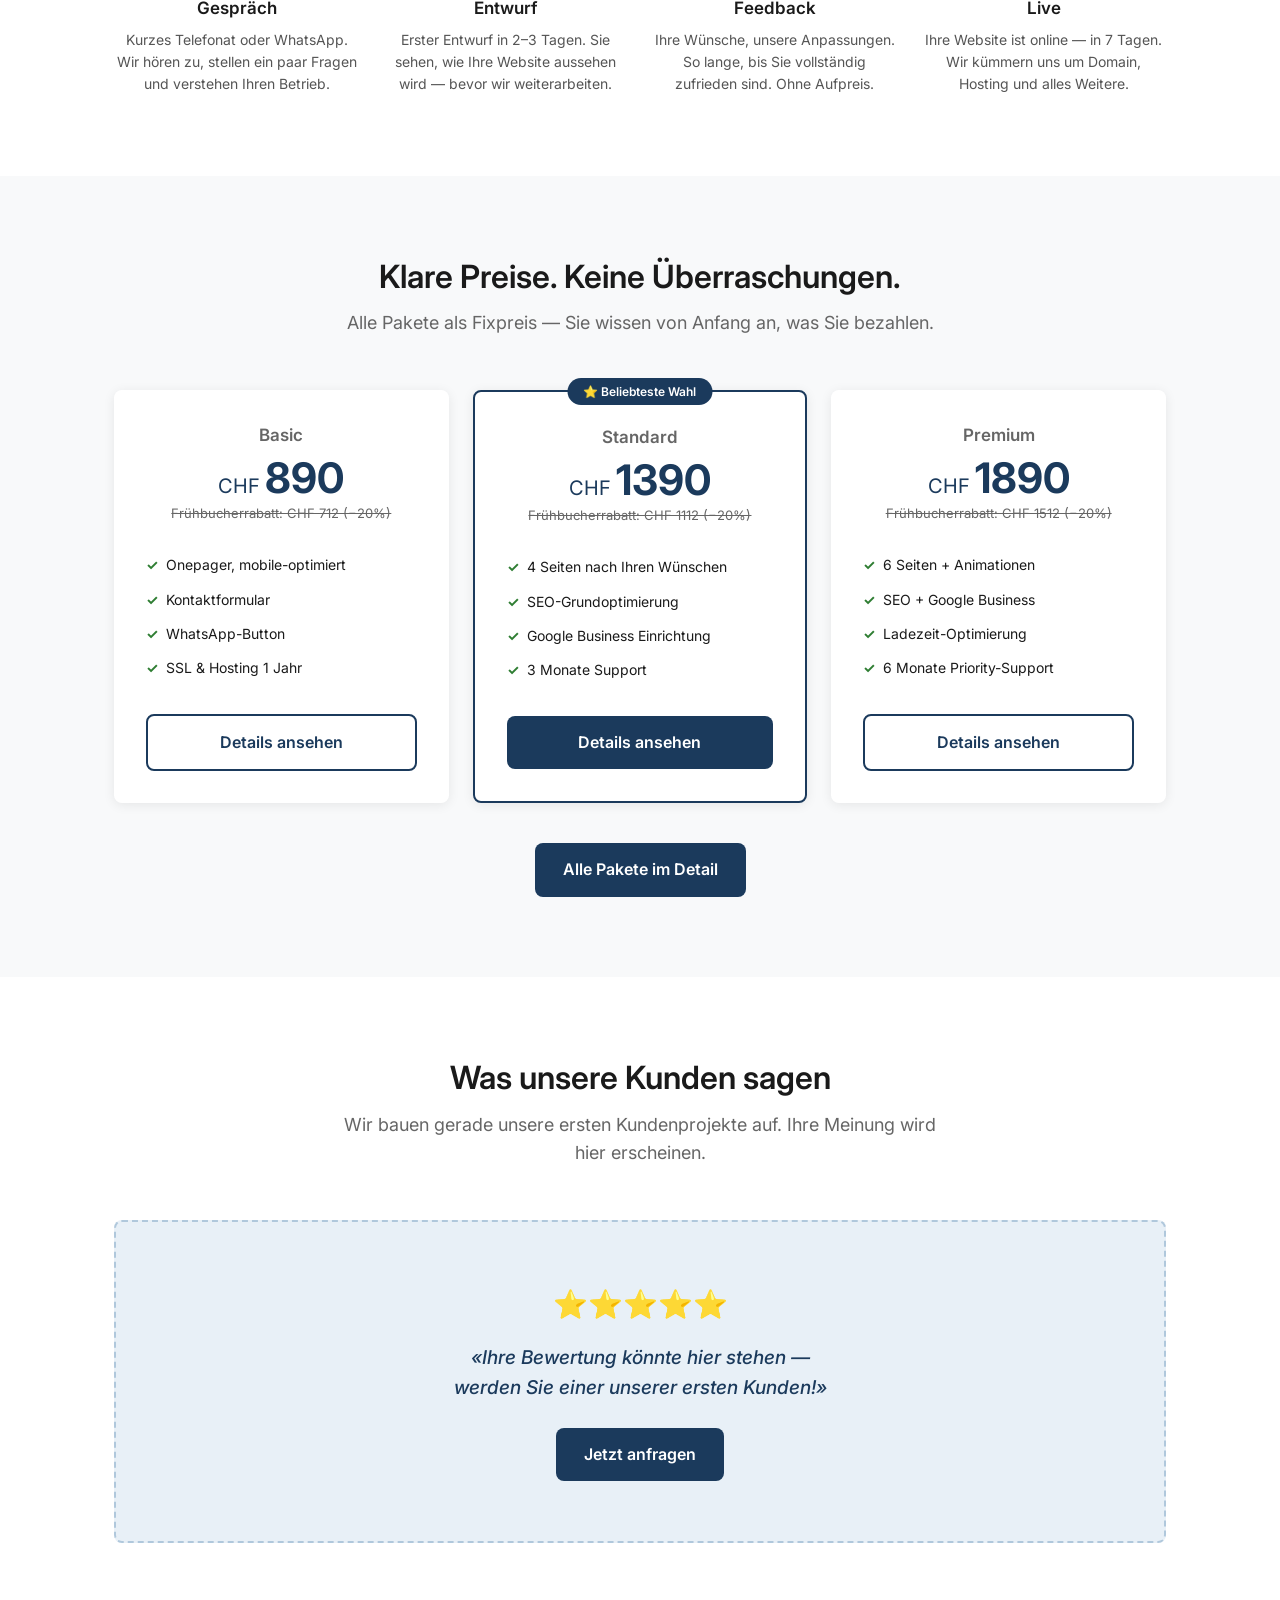
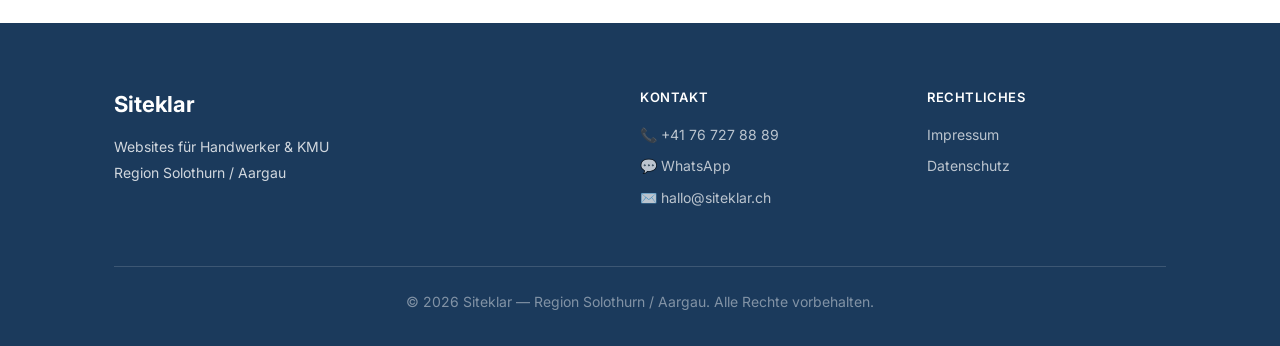
==== commit 1c3cf41f: "Fix copyright year 2026" ====
--- a/index.html
+++ b/index.html
@@ -216,7 +216,7 @@
         </div>
       </div>
       <div class="footer-bottom">
-        <p>&copy; 2025 Siteklar &mdash; Region Solothurn / Aargau. Alle Rechte vorbehalten.</p>
+        <p>&copy; 2026 Siteklar &mdash; Region Solothurn / Aargau. Alle Rechte vorbehalten.</p>
       </div>
     </div>
   </footer>
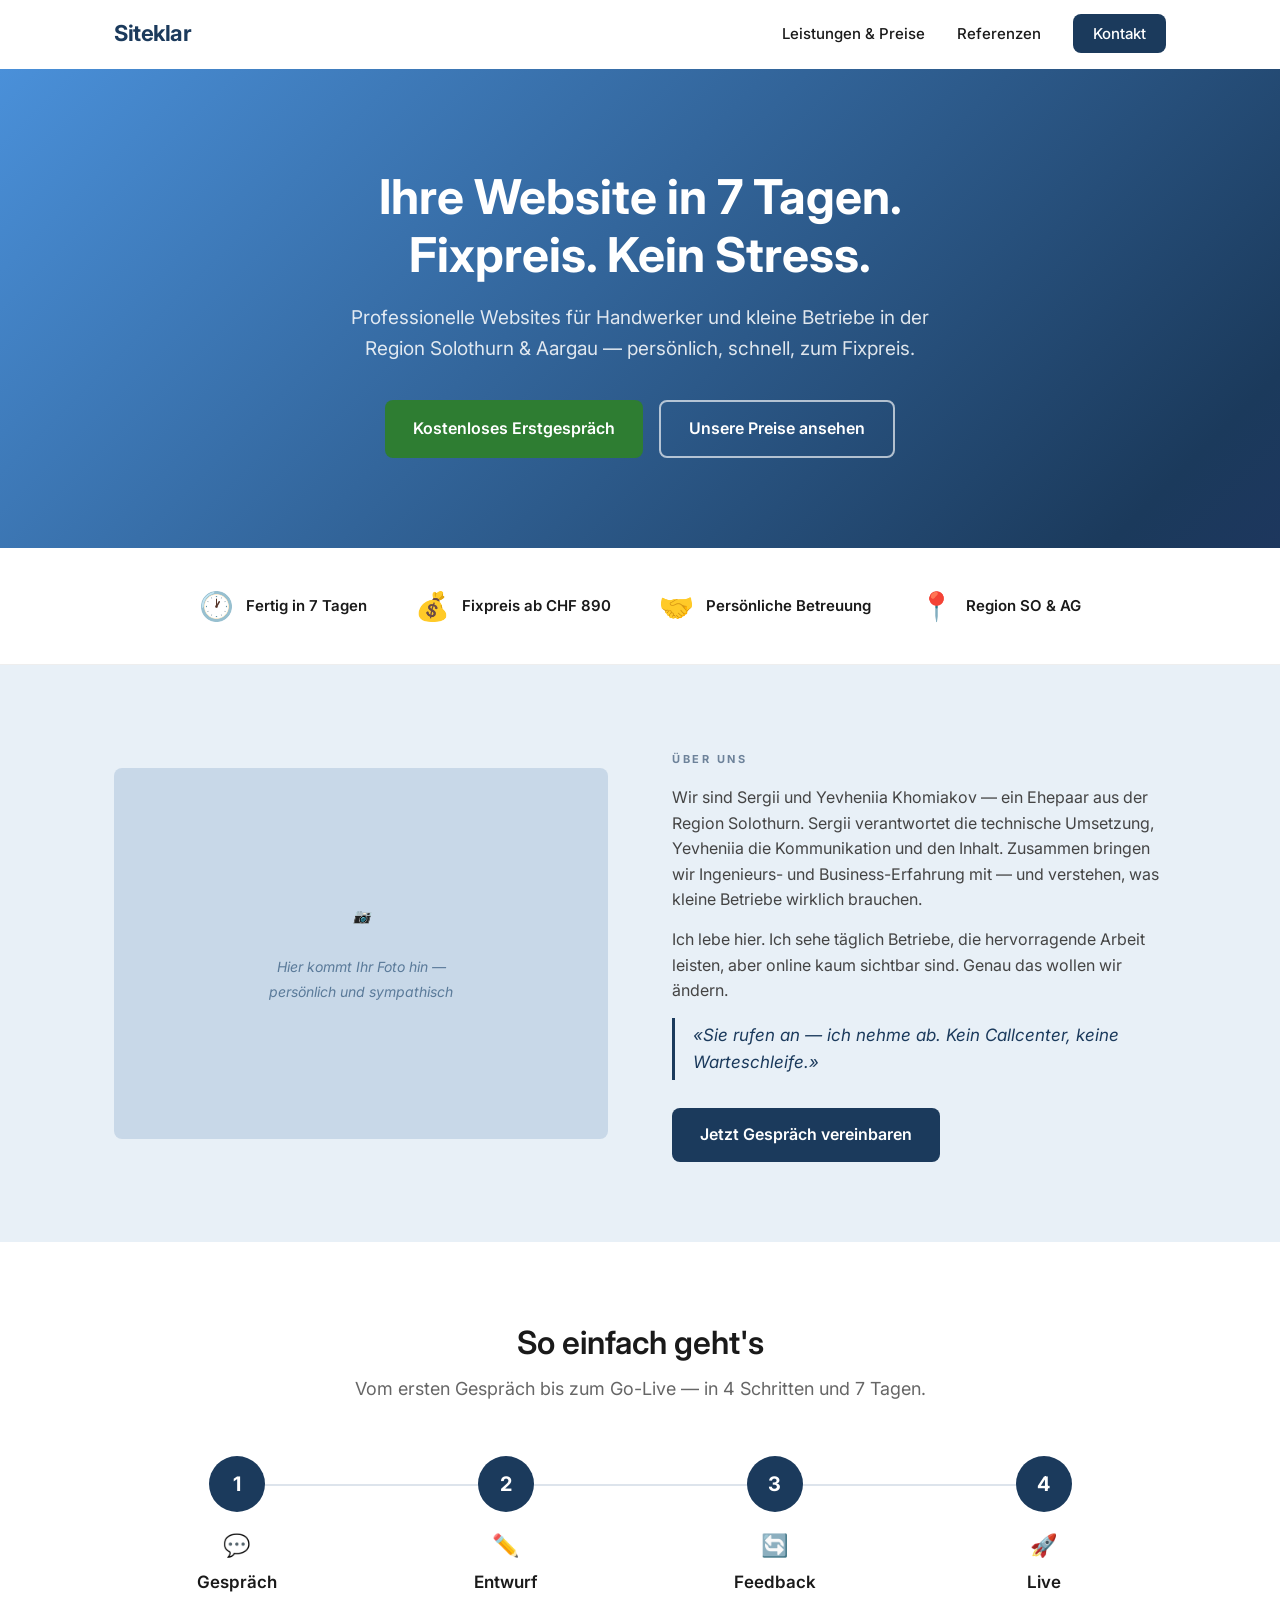
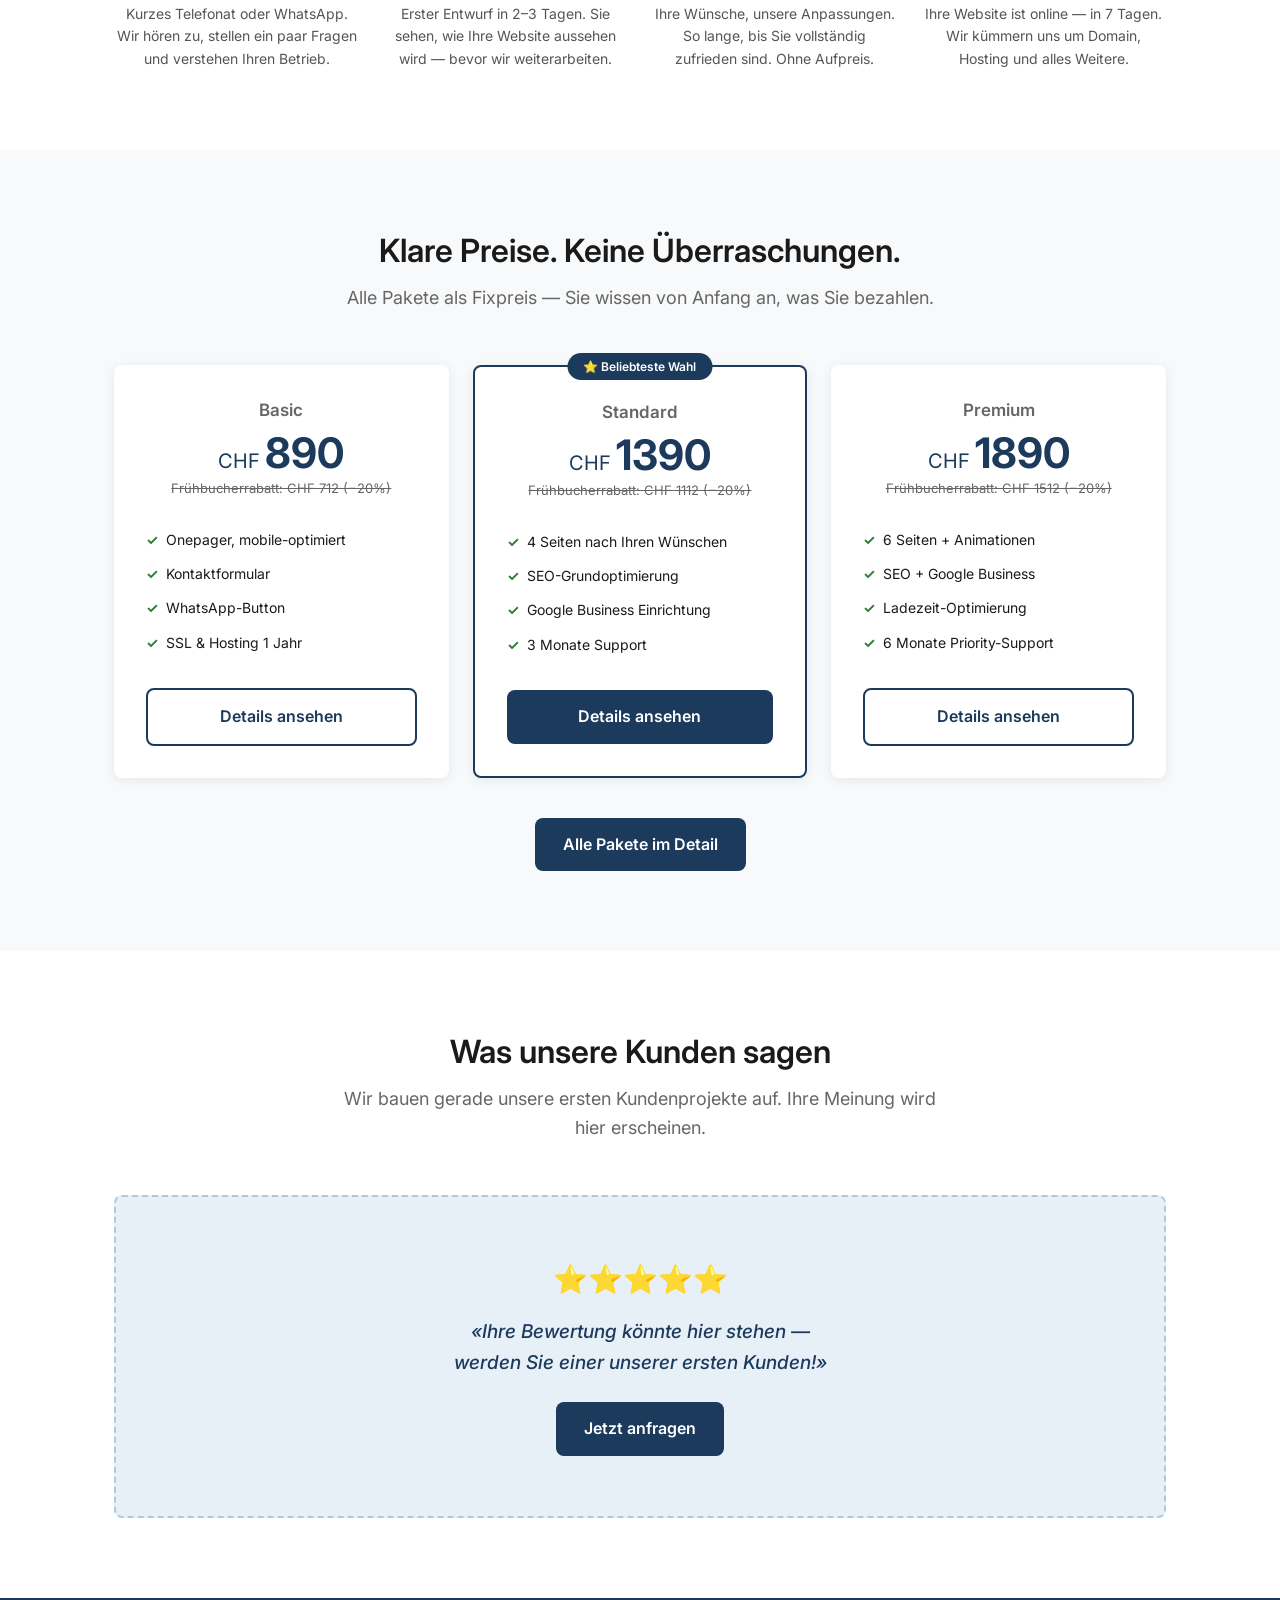
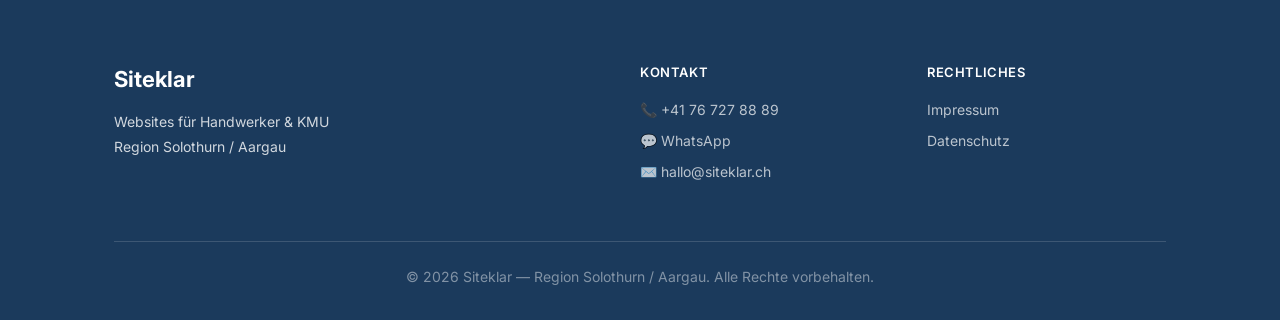
==== commit b68d7a59: "Update hero text, about section, copyright 2026" ====
--- a/index.html
+++ b/index.html
@@ -76,7 +76,7 @@
         </div>
         <div class="about-text">
           <span class="about-label">Über uns</span>
-          <p><strong>Wir sind Sergii und Yevheniia Khomiakov — ein Ehepaar aus der Region Solothurn.</strong> Ich kümmere mich um die Technik, meine Frau um die Kommunikation und die Texte auf Deutsch. Als kleiner Betrieb für kleine Betriebe wissen wir genau, was Sie brauchen: eine Website, die funktioniert, die Kunden überzeugt — und die keine Überraschungen kostet.</p>
+          <p>Wir sind Sergii und Yevheniia Khomiakov — ein Ehepaar aus der Region Solothurn. Sergii verantwortet die technische Umsetzung, Yevheniia die Kommunikation und den Inhalt. Zusammen bringen wir Ingenieurs- und Business-Erfahrung mit — und verstehen, was kleine Betriebe wirklich brauchen.</p>
           <p>Ich lebe hier. Ich sehe täglich Betriebe, die hervorragende Arbeit leisten, aber online kaum sichtbar sind. Genau das wollen wir ändern.</p>
           <blockquote class="about-quote">«Sie rufen an — ich nehme ab. Kein Callcenter, keine Warteschleife.»</blockquote>
           <a href="kontakt.html" class="btn btn-dark">Jetzt Gespräch vereinbaren</a>
--- a/style.css
+++ b/style.css
@@ -133,10 +133,17 @@
 
 /* ─── HERO ─────────────────────────────────── */
 .hero {
-  background: linear-gradient(135deg, #4A90D9 0%, #1B3A5C 50%, #2D1B69 100%);
+  background: linear-gradient(135deg, #4A90D9 0%, #1B3A5C 30%, #2D1B69 60%, #1a4a8a 100%);
+  background-size: 300% 300%;
+  animation: heroGradient 8s ease infinite;
   padding: 100px 0 90px;
   color: var(--white);
   text-align: center;
+}
+@keyframes heroGradient {
+  0%   { background-position: 0% 50%; }
+  50%  { background-position: 100% 50%; }
+  100% { background-position: 0% 50%; }
 }
 .hero h1      { color: var(--white); margin-bottom: 20px; animation: heroFadeSlide 0.6s ease-out 0.2s both; }
 .hero p       { font-size: 19px; color: rgba(255,255,255,0.85); max-width: 600px; margin: 0 auto 36px; animation: heroFadeSlide 0.6s ease-out 0.5s both; }
